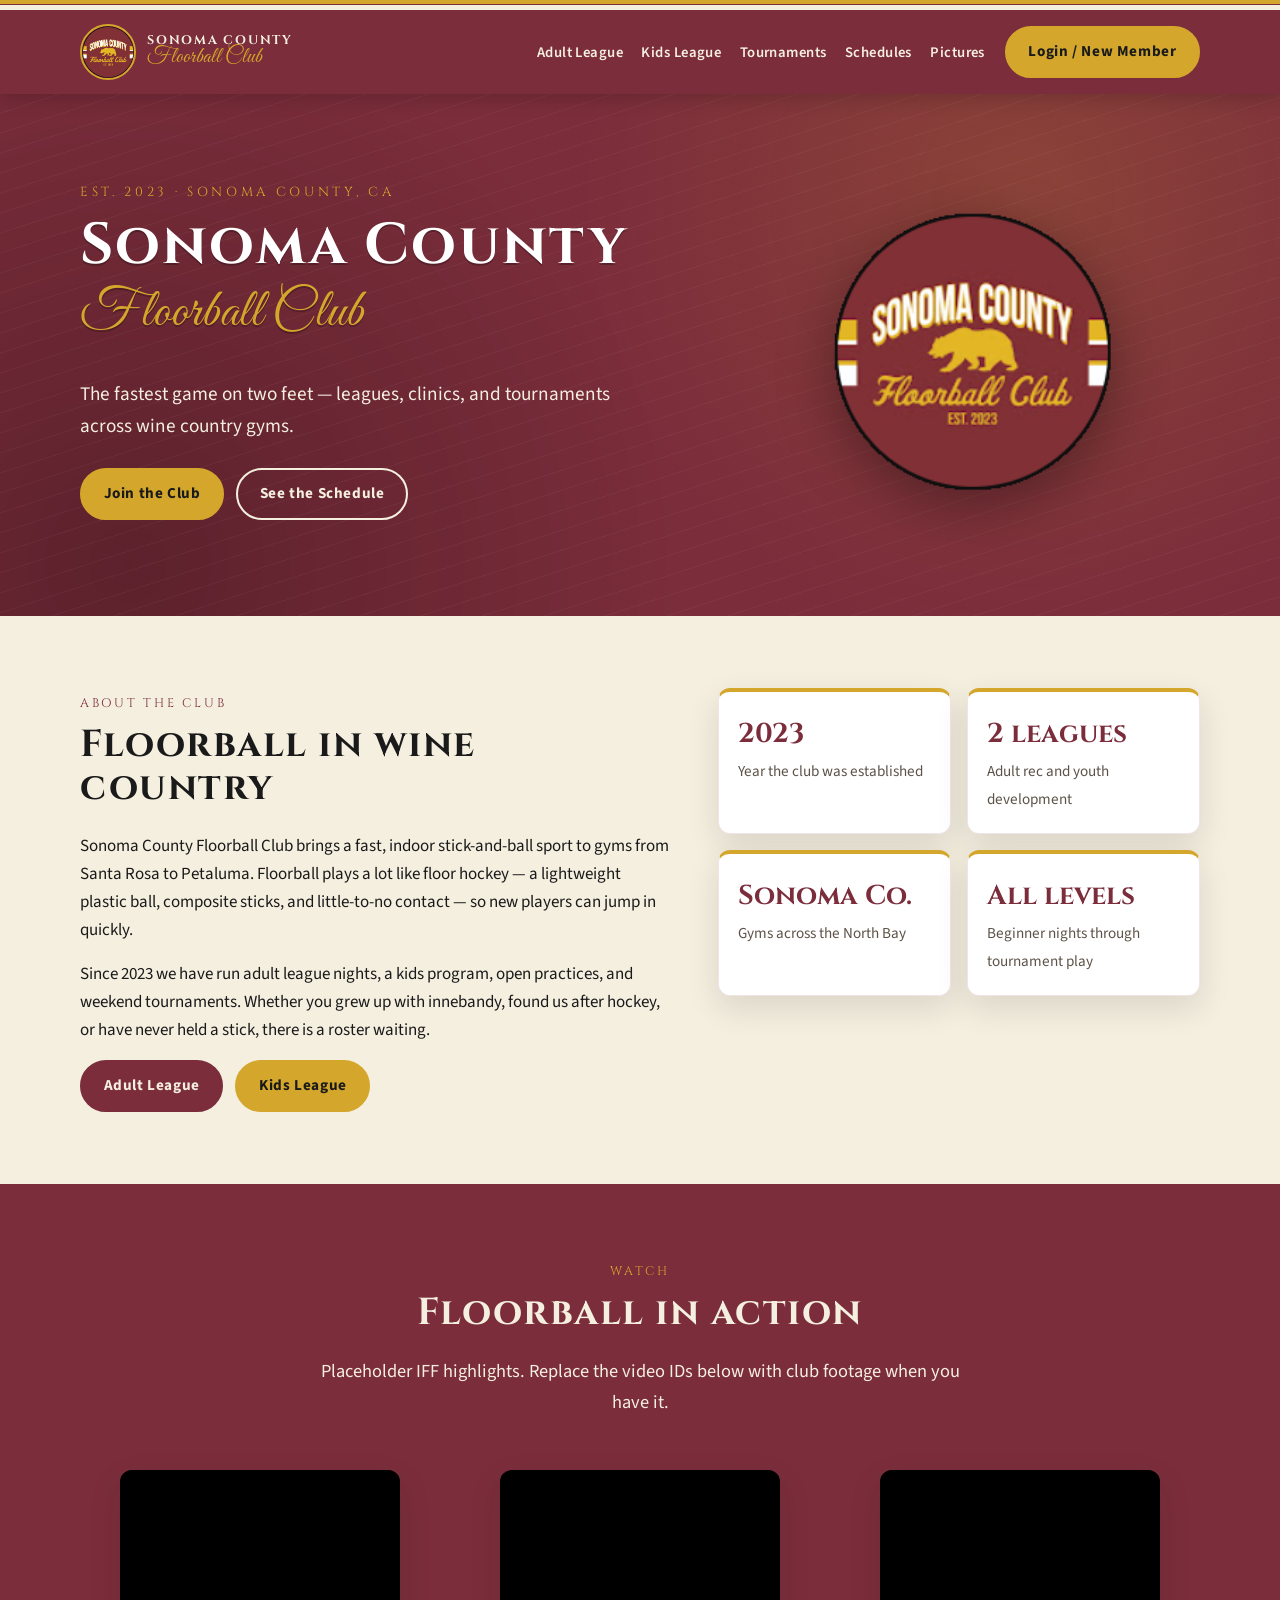
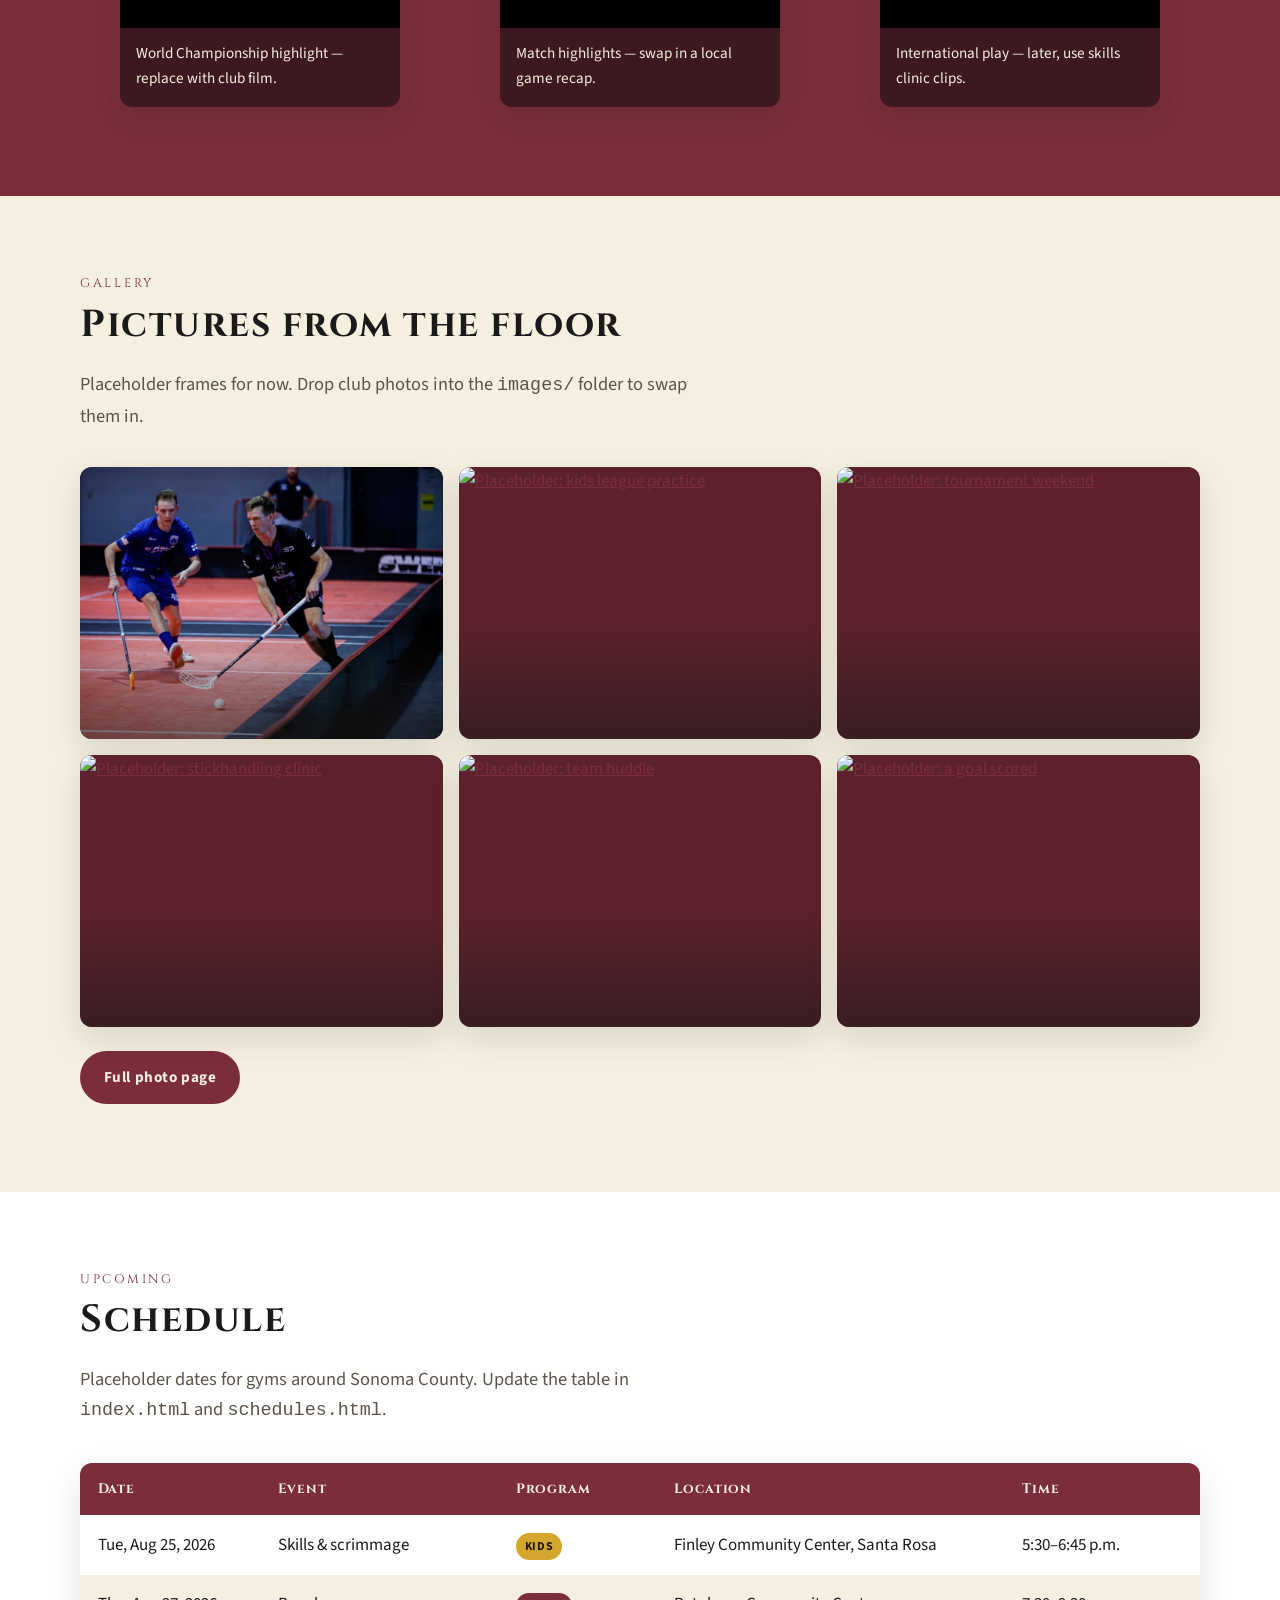
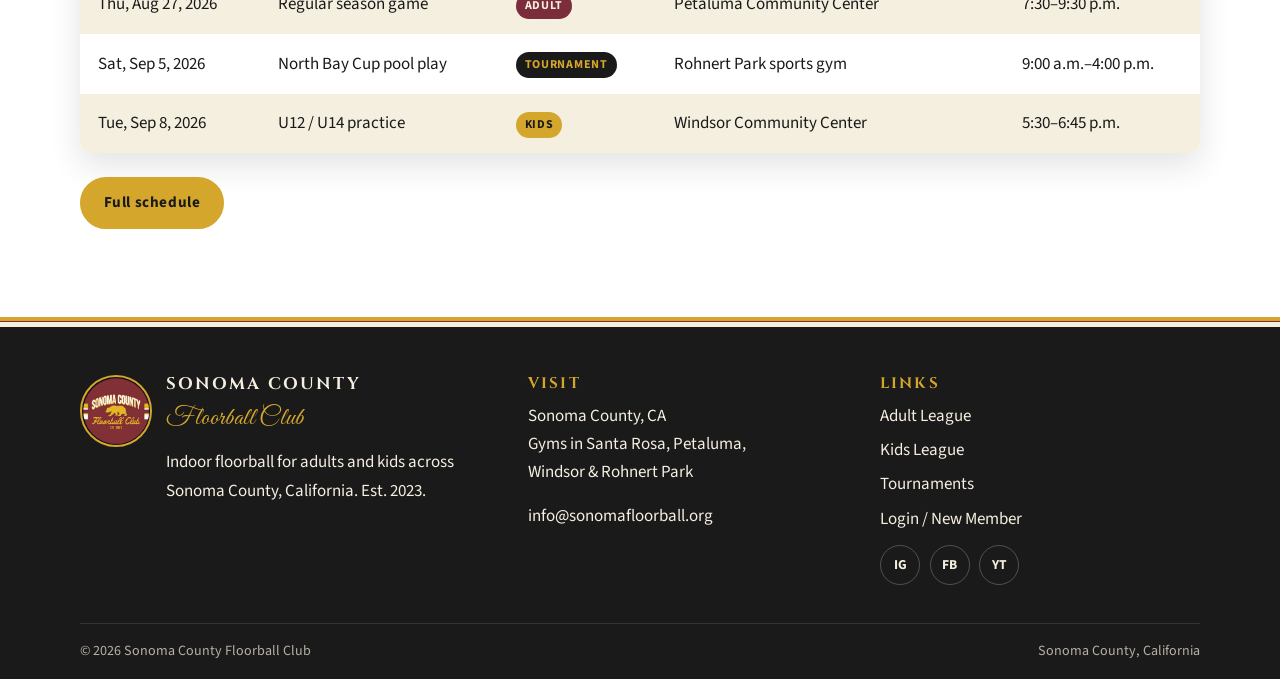
==== index.html @ df1420a7 "Add Sonoma County Floorball Club static site for GitHub and Vercel. Co-authored-by: Cursor <cursorag" ====
<!DOCTYPE html>
<html lang="en">
<head>
  <meta charset="UTF-8">
  <meta name="viewport" content="width=device-width, initial-scale=1">
  <title>Sonoma County Floorball Club | Est. 2023</title>
  <meta name="description" content="Adult and youth floorball in Sonoma County, California. Leagues, tournaments, and pickup — est. 2023.">
  <link rel="icon" href="images/logo.png" type="image/png">
  <link rel="preconnect" href="https://fonts.googleapis.com">
  <link rel="preconnect" href="https://fonts.gstatic.com" crossorigin>
  <link href="https://fonts.googleapis.com/css2?family=Cinzel:wght@600;700&family=Great+Vibes&family=Source+Sans+3:wght@400;600;700&display=swap" rel="stylesheet">
  <link rel="stylesheet" href="css/style.css">
</head>
<body>
  <a class="skip-link" href="#main">Skip to content</a>

  <header class="site-header">
    <div class="stripe-bar" aria-hidden="true"></div>
    <nav class="nav" aria-label="Primary">
      <a class="nav-brand" href="index.html">
        <img src="images/logo.png" width="56" height="56" alt="Sonoma County Floorball Club circular logo with gold bear">
        <span class="nav-brand-text">
          <span class="nav-brand-top">Sonoma County</span>
          <span class="nav-brand-script">Floorball Club</span>
        </span>
      </a>
      <button class="nav-toggle" type="button" aria-expanded="false" aria-controls="nav-menu" aria-label="Open menu">
        <span class="nav-toggle-bar"></span>
        <span class="nav-toggle-bar"></span>
        <span class="nav-toggle-bar"></span>
      </button>
      <div class="nav-panel" id="nav-menu">
        <ul class="nav-links">
          <li><a href="adult-league.html">Adult League</a></li>
          <li><a href="kids-league.html">Kids League</a></li>
          <li><a href="tournaments.html">Tournaments</a></li>
          <li><a href="schedules.html">Schedules</a></li>
          <li><a href="pictures.html">Pictures</a></li>
        </ul>
        <a class="btn btn-gold nav-cta" href="login.html">Login / New Member</a>
      </div>
    </nav>
  </header>

  <main id="main">
    <section class="hero">
      <div class="container hero-inner">
        <div>
          <p class="hero-kicker">Est. 2023 · Sonoma County, CA</p>
          <h1>
            Sonoma County
            <span class="hero-script">Floorball Club</span>
          </h1>
          <p class="hero-tagline">The fastest game on two feet — leagues, clinics, and tournaments across wine country gyms.</p>
          <div class="btn-row">
            <a class="btn btn-gold" href="login.html">Join the Club</a>
            <a class="btn btn-outline" href="schedules.html">See the Schedule</a>
          </div>
        </div>
        <div class="hero-badge">
          <img src="images/logo.png" width="280" height="280" alt="Sonoma County Floorball Club bear emblem">
        </div>
      </div>
    </section>

    <section class="section section--cream" id="about">
      <div class="container about-grid">
        <div>
          <p class="section-kicker section-kicker--maroon">About the club</p>
          <h2>Floorball in wine country</h2>
          <p>Sonoma County Floorball Club brings a fast, indoor stick-and-ball sport to gyms from Santa Rosa to Petaluma. Floorball plays a lot like floor hockey — a lightweight plastic ball, composite sticks, and little-to-no contact — so new players can jump in quickly.</p>
          <p>Since 2023 we have run adult league nights, a kids program, open practices, and weekend tournaments. Whether you grew up with innebandy, found us after hockey, or have never held a stick, there is a roster waiting.</p>
          <div class="btn-row">
            <a class="btn btn-maroon" href="adult-league.html">Adult League</a>
            <a class="btn btn-gold" href="kids-league.html">Kids League</a>
          </div>
        </div>
        <div class="stat-grid">
          <article class="stat-card">
            <strong>2023</strong>
            <span>Year the club was established</span>
          </article>
          <article class="stat-card">
            <strong>2 leagues</strong>
            <span>Adult rec and youth development</span>
          </article>
          <article class="stat-card">
            <strong>Sonoma Co.</strong>
            <span>Gyms across the North Bay</span>
          </article>
          <article class="stat-card">
            <strong>All levels</strong>
            <span>Beginner nights through tournament play</span>
          </article>
        </div>
      </div>
    </section>

    <!-- ============================================================
         YOUTUBE EMBEDS
         Swap the 11-character VIDEO_ID in each iframe src.
         Keep the rest of the URL the same:
         https://www.youtube-nocookie.com/embed/VIDEO_ID
         ============================================================ -->
    <section class="section section--maroon" id="videos">
      <div class="container">
        <div class="section-head section-head--center">
          <p class="section-kicker">Watch</p>
          <h2>Floorball in action</h2>
          <p class="section-lead" style="color: var(--cream);">Placeholder IFF highlights. Replace the video IDs below with club footage when you have it.</p>
        </div>
        <div class="video-grid">
          <figure class="video-card">
            <!-- REPLACE: VIDEO_ID r_p8ADvDFDQ -->
            <div class="video-frame">
              <iframe src="https://www.youtube-nocookie.com/embed/r_p8ADvDFDQ" title="Floorball highlight: jaw-dropping finish" allow="accelerometer; autoplay; clipboard-write; encrypted-media; gyroscope; picture-in-picture; web-share" allowfullscreen loading="lazy"></iframe>
            </div>
            <figcaption>World Championship highlight — replace with club film.</figcaption>
          </figure>
          <figure class="video-card">
            <!-- REPLACE: VIDEO_ID a4ZHBDQBMBY -->
            <div class="video-frame">
              <iframe src="https://www.youtube-nocookie.com/embed/a4ZHBDQBMBY" title="U19 floorball highlights: Switzerland vs Denmark" allow="accelerometer; autoplay; clipboard-write; encrypted-media; gyroscope; picture-in-picture; web-share" allowfullscreen loading="lazy"></iframe>
            </div>
            <figcaption>Match highlights — swap in a local game recap.</figcaption>
          </figure>
          <figure class="video-card">
            <!-- REPLACE: VIDEO_ID zUwALCtz4CM -->
            <div class="video-frame">
              <iframe src="https://www.youtube-nocookie.com/embed/zUwALCtz4CM" title="U19 floorball highlights: Norway vs Poland" allow="accelerometer; autoplay; clipboard-write; encrypted-media; gyroscope; picture-in-picture; web-share" allowfullscreen loading="lazy"></iframe>
            </div>
            <figcaption>International play — later, use skills clinic clips.</figcaption>
          </figure>
        </div>
      </div>
    </section>

    <!-- ============================================================
         PHOTO GALLERY
         Replace each images/gallery-N.svg with a real JPEG/PNG
         (keep the filename or update both src and the Pictures page).
         ============================================================ -->
    <section class="section section--cream" id="gallery">
      <div class="container">
        <div class="section-head">
          <p class="section-kicker section-kicker--maroon">Gallery</p>
          <h2>Pictures from the floor</h2>
          <p class="section-lead">Placeholder frames for now. Drop club photos into the <code>images/</code> folder to swap them in.</p>
        </div>
        <div class="gallery-grid">
          <a class="gallery-item" href="images/adult-league-1.png">
            <img src="images/adult-league-1.png" alt="Adult league action: a player in a black jersey controls the ball while a defender in blue closes in">
          </a>
          <a class="gallery-item" href="images/gallery-2.svg">
            <img src="images/gallery-2.svg" alt="Placeholder: kids league practice">
          </a>
          <a class="gallery-item" href="images/gallery-3.svg">
            <img src="images/gallery-3.svg" alt="Placeholder: tournament weekend">
          </a>
          <a class="gallery-item" href="images/gallery-4.svg">
            <img src="images/gallery-4.svg" alt="Placeholder: stickhandling clinic">
          </a>
          <a class="gallery-item" href="images/gallery-5.svg">
            <img src="images/gallery-5.svg" alt="Placeholder: team huddle">
          </a>
          <a class="gallery-item" href="images/gallery-6.svg">
            <img src="images/gallery-6.svg" alt="Placeholder: a goal scored">
          </a>
        </div>
        <p style="margin-top: 1.5rem;">
          <a class="btn btn-maroon" href="pictures.html">Full photo page</a>
        </p>
      </div>
    </section>

    <section class="section section--white" id="schedule">
      <div class="container">
        <div class="section-head">
          <p class="section-kicker section-kicker--maroon">Upcoming</p>
          <h2>Schedule</h2>
          <p class="section-lead">Placeholder dates for gyms around Sonoma County. Update the table in <code>index.html</code> and <code>schedules.html</code>.</p>
        </div>
        <div class="table-wrap">
          <table class="schedule-table">
            <thead>
              <tr>
                <th>Date</th>
                <th>Event</th>
                <th>Program</th>
                <th>Location</th>
                <th>Time</th>
              </tr>
            </thead>
            <tbody>
              <tr>
                <td>Tue, Aug 25, 2026</td>
                <td>Skills &amp; scrimmage</td>
                <td><span class="badge badge-kids">Kids</span></td>
                <td>Finley Community Center, Santa Rosa</td>
                <td>5:30–6:45 p.m.</td>
              </tr>
              <tr>
                <td>Thu, Aug 27, 2026</td>
                <td>Regular season game</td>
                <td><span class="badge badge-adult">Adult</span></td>
                <td>Petaluma Community Center</td>
                <td>7:30–9:30 p.m.</td>
              </tr>
              <tr>
                <td>Sat, Sep 5, 2026</td>
                <td>North Bay Cup pool play</td>
                <td><span class="badge badge-tourney">Tournament</span></td>
                <td>Rohnert Park sports gym</td>
                <td>9:00 a.m.–4:00 p.m.</td>
              </tr>
              <tr>
                <td>Tue, Sep 8, 2026</td>
                <td>U12 / U14 practice</td>
                <td><span class="badge badge-kids">Kids</span></td>
                <td>Windsor Community Center</td>
                <td>5:30–6:45 p.m.</td>
              </tr>
            </tbody>
          </table>
        </div>
        <div class="schedule-cards">
          <article class="event-card">
            <span class="badge badge-kids">Kids</span>
            <h3>Skills &amp; scrimmage</h3>
            <p class="event-meta">Tue, Aug 25, 2026 · 5:30–6:45 p.m.<br>Finley Community Center, Santa Rosa</p>
          </article>
          <article class="event-card">
            <span class="badge badge-adult">Adult</span>
            <h3>Regular season game</h3>
            <p class="event-meta">Thu, Aug 27, 2026 · 7:30–9:30 p.m.<br>Petaluma Community Center</p>
          </article>
          <article class="event-card">
            <span class="badge badge-tourney">Tournament</span>
            <h3>North Bay Cup pool play</h3>
            <p class="event-meta">Sat, Sep 5, 2026 · 9:00 a.m.–4:00 p.m.<br>Rohnert Park sports gym</p>
          </article>
          <article class="event-card">
            <span class="badge badge-kids">Kids</span>
            <h3>U12 / U14 practice</h3>
            <p class="event-meta">Tue, Sep 8, 2026 · 5:30–6:45 p.m.<br>Windsor Community Center</p>
          </article>
        </div>
        <p style="margin-top: 1.5rem;">
          <a class="btn btn-gold" href="schedules.html">Full schedule</a>
        </p>
      </div>
    </section>
  </main>

  <footer class="site-footer">
    <div class="stripe-bar" aria-hidden="true"></div>
    <div class="container footer-main">
      <div class="footer-brand">
        <img src="images/logo.png" width="72" height="72" alt="Sonoma County Floorball Club logo">
        <div>
          <h2>Sonoma County</h2>
          <div class="footer-script">Floorball Club</div>
          <p style="margin: 0.6rem 0 0;">Indoor floorball for adults and kids across Sonoma County, California. Est. 2023.</p>
        </div>
      </div>
      <div>
        <h3>Visit</h3>
        <p>Sonoma County, CA<br>Gyms in Santa Rosa, Petaluma,<br>Windsor &amp; Rohnert Park</p>
        <p><a href="mailto:info@sonomafloorball.org">info@sonomafloorball.org</a></p>
      </div>
      <div>
        <h3>Links</h3>
        <ul class="footer-links">
          <li><a href="adult-league.html">Adult League</a></li>
          <li><a href="kids-league.html">Kids League</a></li>
          <li><a href="tournaments.html">Tournaments</a></li>
          <li><a href="login.html">Login / New Member</a></li>
        </ul>
        <div class="social-links" aria-label="Social media">
          <!-- Replace hrefs with live club accounts -->
          <a href="#" aria-label="Instagram">IG</a>
          <a href="#" aria-label="Facebook">FB</a>
          <a href="#" aria-label="YouTube">YT</a>
        </div>
      </div>
    </div>
    <div class="container footer-copy">
      <span>&copy; <span data-year>2026</span> Sonoma County Floorball Club</span>
      <span>Sonoma County, California</span>
    </div>
  </footer>

  <div class="lightbox" aria-hidden="true" role="dialog" aria-label="Photo viewer">
    <button class="lightbox-close" type="button" aria-label="Close">&times;</button>
    <img src="" alt="">
  </div>

  <script src="js/main.js"></script>
</body>
</html>
---- css/style.css ----
/* ============================================================
   Sonoma County Floorball Club — site styles
   Palette from the circular club logo (bear emblem, est. 2023)
   ============================================================ */

:root {
  --maroon: #7b2d3b;
  --maroon-dark: #5c212c;
  --maroon-deep: #3d1820;
  --gold: #d4a72c;
  --gold-hover: #e8bc45;
  --gold-pressed: #b89020;
  --cream: #f5efe0;
  --cream-dark: #ebe3d0;
  --dark: #1a1a1a;
  --muted: #5c5348;
  --white: #ffffff;
  --header-h: 5.25rem;
  --radius: 12px;
  --shadow: 0 12px 32px rgba(26, 26, 26, 0.12);
  --max: 1120px;
  --font-display: "Cinzel", "Times New Roman", serif;
  --font-script: "Great Vibes", "Segoe Script", cursive;
  --font-body: "Source Sans 3", "Segoe UI", sans-serif;
}

*,
*::before,
*::after {
  box-sizing: border-box;
}

html {
  scroll-behavior: smooth;
}

body {
  margin: 0;
  font-family: var(--font-body);
  font-size: 1.0625rem;
  line-height: 1.65;
  color: var(--dark);
  background: var(--cream);
}

img {
  max-width: 100%;
  display: block;
}

a {
  color: var(--maroon);
}

a:hover {
  color: var(--gold-pressed);
}

h1,
h2,
h3,
h4 {
  font-family: var(--font-display);
  font-weight: 700;
  line-height: 1.15;
  letter-spacing: 0.04em;
  margin: 0 0 0.6em;
}

h1 {
  font-size: clamp(2.1rem, 5vw, 3.6rem);
}

h2 {
  font-size: clamp(1.7rem, 3.2vw, 2.35rem);
}

h3 {
  font-size: 1.25rem;
  letter-spacing: 0.03em;
}

p {
  margin: 0 0 1rem;
}

.skip-link {
  position: absolute;
  left: 1rem;
  top: -4rem;
  background: var(--gold);
  color: var(--dark);
  padding: 0.5rem 0.9rem;
  font-weight: 700;
  z-index: 200;
  border-radius: 6px;
}

.skip-link:focus {
  top: 0.75rem;
}

.container {
  width: min(100% - 2rem, var(--max));
  margin-inline: auto;
}

.section {
  padding: 4.5rem 0;
}

.section--cream {
  background: var(--cream);
}

.section--white {
  background: var(--white);
}

.section--maroon {
  background: var(--maroon);
  color: var(--cream);
}

.section-kicker {
  display: inline-block;
  font-family: var(--font-display);
  font-size: 0.78rem;
  letter-spacing: 0.22em;
  text-transform: uppercase;
  color: var(--gold);
  margin-bottom: 0.5rem;
}

.section-kicker--maroon {
  color: var(--maroon);
}

.section-lead {
  font-size: 1.15rem;
  color: var(--muted);
  max-width: 40rem;
}

.section-head {
  margin-bottom: 2.25rem;
}

.section-head--center {
  text-align: center;
}

.section-head--center .section-lead {
  margin-inline: auto;
}

/* Athletic jersey stripe (gold over cream, like the logo flanks) */
.stripe-bar {
  height: 10px;
  background: linear-gradient(
    to bottom,
    var(--gold) 0 42%,
    var(--maroon) 42% 52%,
    var(--cream) 52% 100%
  );
}

.btn {
  display: inline-flex;
  align-items: center;
  justify-content: center;
  gap: 0.4rem;
  font-family: var(--font-body);
  font-weight: 700;
  font-size: 0.95rem;
  letter-spacing: 0.04em;
  text-decoration: none;
  border: 2px solid transparent;
  border-radius: 999px;
  padding: 0.72rem 1.35rem;
  cursor: pointer;
  transition: background 0.2s, color 0.2s, border-color 0.2s, transform 0.15s;
}

.btn:active {
  transform: translateY(1px);
}

.btn-gold {
  background: var(--gold);
  color: var(--dark);
  border-color: var(--gold);
}

.btn-gold:hover {
  background: var(--gold-hover);
  color: var(--dark);
  border-color: var(--gold-hover);
}

.btn-outline {
  background: transparent;
  color: var(--cream);
  border-color: var(--cream);
}

.btn-outline:hover {
  background: var(--cream);
  color: var(--maroon);
}

.btn-maroon {
  background: var(--maroon);
  color: var(--cream);
  border-color: var(--maroon);
}

.btn-maroon:hover {
  background: var(--maroon-dark);
  color: var(--white);
}

.btn-row {
  display: flex;
  flex-wrap: wrap;
  gap: 0.75rem;
}

/* ---------- Header / navbar ---------- */
.site-header {
  position: sticky;
  top: 0;
  z-index: 100;
  background: var(--maroon);
  color: var(--cream);
  box-shadow: 0 4px 18px rgba(0, 0, 0, 0.18);
}

.nav {
  width: min(100% - 1.5rem, var(--max));
  margin-inline: auto;
  min-height: var(--header-h);
  display: flex;
  align-items: center;
  justify-content: space-between;
  gap: 1rem;
}

.nav-brand {
  display: flex;
  align-items: center;
  gap: 0.7rem;
  text-decoration: none;
  color: var(--cream);
  flex-shrink: 0;
}

.nav-brand:hover {
  color: var(--gold);
}

.nav-brand img {
  width: 56px;
  height: 56px;
  border-radius: 50%;
  border: 2px solid var(--gold);
  background: var(--maroon-dark);
}

.nav-brand-text {
  display: flex;
  flex-direction: column;
  line-height: 1.05;
}

.nav-brand-top {
  font-family: var(--font-display);
  font-weight: 700;
  font-size: 0.78rem;
  letter-spacing: 0.14em;
  text-transform: uppercase;
}

.nav-brand-script {
  font-family: var(--font-script);
  font-size: 1.35rem;
  letter-spacing: 0;
  color: var(--gold);
  text-transform: none;
}

.nav-toggle {
  display: none;
  width: 44px;
  height: 44px;
  border: 0;
  background: transparent;
  cursor: pointer;
  padding: 10px;
}

.nav-toggle-bar {
  display: block;
  height: 2px;
  background: var(--cream);
  margin: 6px 0;
  transition: transform 0.2s, opacity 0.2s;
  border-radius: 2px;
}

.nav-panel {
  display: flex;
  align-items: center;
  gap: 1.25rem;
  flex: 1;
  justify-content: flex-end;
}

.nav-links {
  list-style: none;
  margin: 0;
  padding: 0;
  display: flex;
  gap: 0.15rem 1.15rem;
}

.nav-links a {
  color: var(--cream);
  text-decoration: none;
  font-weight: 600;
  font-size: 0.92rem;
  letter-spacing: 0.03em;
  padding: 0.35rem 0;
  border-bottom: 2px solid transparent;
}

.nav-links a:hover,
.nav-links a.is-active {
  color: var(--gold);
  border-bottom-color: var(--gold);
}

.nav-cta {
  flex-shrink: 0;
  white-space: nowrap;
}

body.nav-open {
  overflow: hidden;
}

/* ---------- Hero ---------- */
.hero {
  position: relative;
  background:
    radial-gradient(circle at 80% 20%, rgba(212, 167, 44, 0.18), transparent 40%),
    radial-gradient(circle at 10% 90%, rgba(0, 0, 0, 0.25), transparent 45%),
    var(--maroon);
  color: var(--cream);
  padding: 5.5rem 0 6rem;
  overflow: hidden;
}

.hero::before {
  content: "";
  position: absolute;
  inset: 0;
  background-image: repeating-linear-gradient(
    -18deg,
    transparent,
    transparent 18px,
    rgba(245, 239, 224, 0.04) 18px,
    rgba(245, 239, 224, 0.04) 19px
  );
  pointer-events: none;
}

.hero-inner {
  position: relative;
  display: grid;
  grid-template-columns: 1.15fr 0.85fr;
  gap: 3rem;
  align-items: center;
}

.hero-kicker {
  font-family: var(--font-display);
  letter-spacing: 0.28em;
  text-transform: uppercase;
  font-size: 0.82rem;
  color: var(--gold);
  margin-bottom: 0.6rem;
}

.hero h1 {
  color: var(--white);
  text-shadow: 0 2px 0 rgba(0, 0, 0, 0.25);
}

.hero-script {
  font-family: var(--font-script);
  font-size: clamp(2.2rem, 5vw, 3.4rem);
  color: var(--gold);
  font-weight: 400;
  letter-spacing: 0;
  display: block;
  margin-top: 0.15rem;
  text-transform: none;
}

.hero-tagline {
  font-size: 1.2rem;
  max-width: 34rem;
  color: var(--cream);
  margin: 1.1rem 0 1.6rem;
}

.hero-badge {
  justify-self: center;
}

.hero-badge img {
  width: min(280px, 70vw);
  height: auto;
  filter: drop-shadow(0 16px 28px rgba(0, 0, 0, 0.35));
}

/* ---------- About ---------- */
.about-grid {
  display: grid;
  grid-template-columns: 1.1fr 0.9fr;
  gap: 3rem;
  align-items: start;
}

.stat-grid {
  display: grid;
  grid-template-columns: 1fr 1fr;
  gap: 1rem;
}

.stat-card {
  background: var(--white);
  border: 1px solid rgba(123, 45, 59, 0.12);
  border-top: 4px solid var(--gold);
  border-radius: var(--radius);
  padding: 1.25rem 1.2rem;
  box-shadow: var(--shadow);
}

.stat-card strong {
  display: block;
  font-family: var(--font-display);
  font-size: 1.7rem;
  color: var(--maroon);
}

.stat-card span {
  color: var(--muted);
  font-size: 0.95rem;
}

/* ---------- Videos ---------- */
.video-grid {
  display: grid;
  grid-template-columns: repeat(3, 1fr);
  gap: 1.25rem;
}

.video-card {
  background: var(--maroon-deep);
  border-radius: var(--radius);
  overflow: hidden;
  box-shadow: var(--shadow);
}

.video-frame {
  position: relative;
  aspect-ratio: 16 / 9;
  background: #000;
}

.video-frame iframe {
  position: absolute;
  inset: 0;
  width: 100%;
  height: 100%;
  border: 0;
}

.video-card figcaption {
  padding: 0.85rem 1rem 1rem;
  color: var(--cream);
  font-size: 0.95rem;
}

/* ---------- Gallery ---------- */
.gallery-grid {
  display: grid;
  grid-template-columns: repeat(3, 1fr);
  gap: 1rem;
}

.gallery-grid--fill {
  grid-template-columns: repeat(auto-fit, minmax(min(100%, 280px), 1fr));
}

.gallery-item {
  position: relative;
  display: block;
  border-radius: var(--radius);
  overflow: hidden;
  aspect-ratio: 4 / 3;
  background: var(--maroon-dark);
  box-shadow: var(--shadow);
  cursor: zoom-in;
}

.gallery-item img {
  width: 100%;
  height: 100%;
  object-fit: cover;
  transition: transform 0.35s ease;
}

.gallery-item:hover img {
  transform: scale(1.05);
}

.gallery-item::after {
  content: "";
  position: absolute;
  inset: auto 0 0;
  height: 42%;
  background: linear-gradient(transparent, rgba(26, 26, 26, 0.55));
  pointer-events: none;
}

/* ---------- Schedule ---------- */
.table-wrap {
  overflow-x: auto;
  border-radius: var(--radius);
  box-shadow: var(--shadow);
  background: var(--white);
}

.schedule-table {
  width: 100%;
  border-collapse: collapse;
  min-width: 640px;
}

.schedule-table th,
.schedule-table td {
  padding: 0.95rem 1.1rem;
  text-align: left;
}

.schedule-table thead {
  background: var(--maroon);
  color: var(--cream);
  font-family: var(--font-display);
  letter-spacing: 0.06em;
  font-size: 0.85rem;
}

.schedule-table tbody tr:nth-child(even) {
  background: var(--cream);
}

.schedule-table tbody tr:hover {
  background: #f3e4b8;
}

.badge {
  display: inline-block;
  font-size: 0.75rem;
  font-weight: 700;
  letter-spacing: 0.06em;
  text-transform: uppercase;
  padding: 0.2rem 0.55rem;
  border-radius: 999px;
}

.badge-adult {
  background: var(--maroon);
  color: var(--cream);
}

.badge-kids {
  background: var(--gold);
  color: var(--dark);
}

.badge-tourney {
  background: var(--dark);
  color: var(--gold);
}

.schedule-cards {
  display: none;
}

.event-card {
  background: var(--white);
  border-radius: var(--radius);
  padding: 1.1rem 1.2rem;
  box-shadow: var(--shadow);
  border-left: 5px solid var(--gold);
}

.event-card + .event-card {
  margin-top: 0.85rem;
}

.event-card h3 {
  margin-bottom: 0.35rem;
}

.event-meta {
  color: var(--muted);
  font-size: 0.95rem;
}

/* ---------- Inner pages ---------- */
.page-hero {
  background:
    linear-gradient(120deg, var(--maroon) 0%, var(--maroon-dark) 100%);
  color: var(--cream);
  padding: 3.2rem 0 2.8rem;
}

.page-hero .hero-script {
  font-size: 2.4rem;
  margin-top: 0.2rem;
}

.page-hero p {
  max-width: 36rem;
  margin-top: 0.75rem;
}

.split {
  display: grid;
  grid-template-columns: 1fr 1fr;
  gap: 2rem;
}

.info-card {
  background: var(--white);
  border-radius: var(--radius);
  padding: 1.6rem 1.5rem;
  box-shadow: var(--shadow);
  border-top: 4px solid var(--gold);
}

.info-card ul {
  margin: 0;
  padding-left: 1.15rem;
}

.info-card li + li {
  margin-top: 0.4rem;
}

.callout {
  background: var(--maroon);
  color: var(--cream);
  border-radius: var(--radius);
  padding: 1.6rem 1.7rem;
  display: flex;
  justify-content: space-between;
  gap: 1rem;
  align-items: center;
  flex-wrap: wrap;
}

.callout h3 {
  color: var(--gold);
  margin-bottom: 0.25rem;
}

/* ---------- Login ---------- */
.auth-wrap {
  max-width: 520px;
  margin: 0 auto;
  background: var(--white);
  border-radius: var(--radius);
  box-shadow: var(--shadow);
  overflow: hidden;
}

.auth-tabs {
  display: grid;
  grid-template-columns: 1fr 1fr;
}

.auth-tab {
  border: 0;
  background: var(--cream-dark);
  padding: 1rem;
  font-weight: 700;
  font-family: var(--font-body);
  cursor: pointer;
  color: var(--muted);
}

.auth-tab.is-active {
  background: var(--white);
  color: var(--maroon);
}

.auth-form {
  display: none;
  padding: 1.6rem 1.5rem 1.8rem;
}

.auth-form.is-active {
  display: block;
}

.form-field {
  margin-bottom: 1rem;
}

.form-field label {
  display: block;
  font-weight: 600;
  margin-bottom: 0.3rem;
  font-size: 0.92rem;
}

.form-field input,
.form-field select,
.form-field textarea {
  width: 100%;
  padding: 0.7rem 0.8rem;
  border: 1px solid #d5ccbb;
  border-radius: 8px;
  font: inherit;
  background: var(--cream);
}

.form-field input:focus,
.form-field select:focus,
.form-field textarea:focus {
  outline: 2px solid var(--gold);
  border-color: var(--gold);
}

.form-note {
  font-size: 0.88rem;
  color: var(--muted);
}

.form-message {
  display: none;
  margin-top: 1rem;
  padding: 0.85rem 1rem;
  border-radius: 8px;
  background: #eef6e8;
  border: 1px solid #b7d7a8;
  color: #2d4a22;
}

.form-message.is-visible {
  display: block;
}

/* ---------- Footer ---------- */
.site-footer {
  background: var(--dark);
  color: var(--cream);
  padding-top: 0;
}

.footer-main {
  display: grid;
  grid-template-columns: 1.3fr 1fr 1fr;
  gap: 2rem;
  padding: 3rem 0 2.4rem;
}

.footer-brand {
  display: flex;
  gap: 0.9rem;
  align-items: flex-start;
}

.footer-brand img {
  width: 72px;
  height: 72px;
  border-radius: 50%;
  border: 2px solid var(--gold);
}

.footer-brand h2 {
  font-size: 1.05rem;
  letter-spacing: 0.12em;
  text-transform: uppercase;
  margin-bottom: 0.15rem;
}

.footer-script {
  font-family: var(--font-script);
  font-size: 1.6rem;
  color: var(--gold);
}

.site-footer h3 {
  color: var(--gold);
  font-size: 0.95rem;
  letter-spacing: 0.14em;
  text-transform: uppercase;
}

.site-footer a {
  color: var(--cream);
  text-decoration: none;
}

.site-footer a:hover {
  color: var(--gold);
}

.footer-links {
  list-style: none;
  margin: 0;
  padding: 0;
}

.footer-links li + li {
  margin-top: 0.4rem;
}

.social-links {
  display: flex;
  gap: 0.6rem;
  margin-top: 0.75rem;
}

.social-links a {
  width: 40px;
  height: 40px;
  border: 1px solid rgba(245, 239, 224, 0.25);
  border-radius: 50%;
  display: grid;
  place-items: center;
  font-weight: 700;
  font-size: 0.85rem;
}

.social-links a:hover {
  border-color: var(--gold);
  background: rgba(212, 167, 44, 0.12);
}

.footer-copy {
  border-top: 1px solid rgba(245, 239, 224, 0.12);
  padding: 1rem 0 1.2rem;
  font-size: 0.88rem;
  color: #b7b0a4;
  display: flex;
  justify-content: space-between;
  gap: 1rem;
  flex-wrap: wrap;
}

/* ---------- Lightbox ---------- */
.lightbox {
  position: fixed;
  inset: 0;
  background: rgba(26, 26, 26, 0.88);
  display: none;
  place-items: center;
  z-index: 200;
  padding: 1.5rem;
}

.lightbox.is-open {
  display: grid;
}

.lightbox img {
  max-width: min(960px, 100%);
  max-height: 85vh;
  border-radius: 10px;
}

.lightbox-close {
  position: absolute;
  top: 1rem;
  right: 1rem;
  background: var(--gold);
  border: 0;
  width: 42px;
  height: 42px;
  border-radius: 50%;
  font-size: 1.4rem;
  cursor: pointer;
}

/* ---------- Responsive ---------- */
@media (max-width: 900px) {
  .hero-inner,
  .about-grid,
  .split,
  .footer-main {
    grid-template-columns: 1fr;
  }

  .hero {
    padding: 3.5rem 0 4rem;
    text-align: center;
  }

  .hero-tagline {
    margin-inline: auto;
  }

  .btn-row {
    justify-content: center;
  }

  .hero-badge {
    order: -1;
  }

  .video-grid,
  .gallery-grid {
    grid-template-columns: 1fr 1fr;
  }
}

@media (max-width: 760px) {
  .nav-toggle {
    display: block;
    z-index: 120;
  }

  .nav-toggle[aria-expanded="true"] .nav-toggle-bar:nth-child(1) {
    transform: translateY(8px) rotate(45deg);
  }

  .nav-toggle[aria-expanded="true"] .nav-toggle-bar:nth-child(2) {
    opacity: 0;
  }

  .nav-toggle[aria-expanded="true"] .nav-toggle-bar:nth-child(3) {
    transform: translateY(-8px) rotate(-45deg);
  }

  .nav-panel {
    position: fixed;
    inset: 0;
    z-index: 110;
    background: var(--maroon-dark);
    flex-direction: column;
    justify-content: flex-start;
    align-items: stretch;
    padding: 5.5rem 1.5rem 2rem;
    gap: 1.5rem;
    transform: translateX(100%);
    transition: transform 0.25s ease;
  }

  .nav-panel.is-open {
    transform: translateX(0);
  }

  .nav-links {
    flex-direction: column;
    gap: 0;
  }

  .nav-links a {
    display: block;
    padding: 0.85rem 0;
    font-size: 1.15rem;
    border-bottom: 1px solid rgba(245, 239, 224, 0.12);
  }

  .nav-cta {
    width: 100%;
  }

  .table-wrap {
    display: none;
  }

  .schedule-cards {
    display: block;
  }
}

@media (max-width: 560px) {
  .video-grid,
  .gallery-grid,
  .stat-grid {
    grid-template-columns: 1fr;
  }

  .nav-brand-text {
    display: none;
  }
}
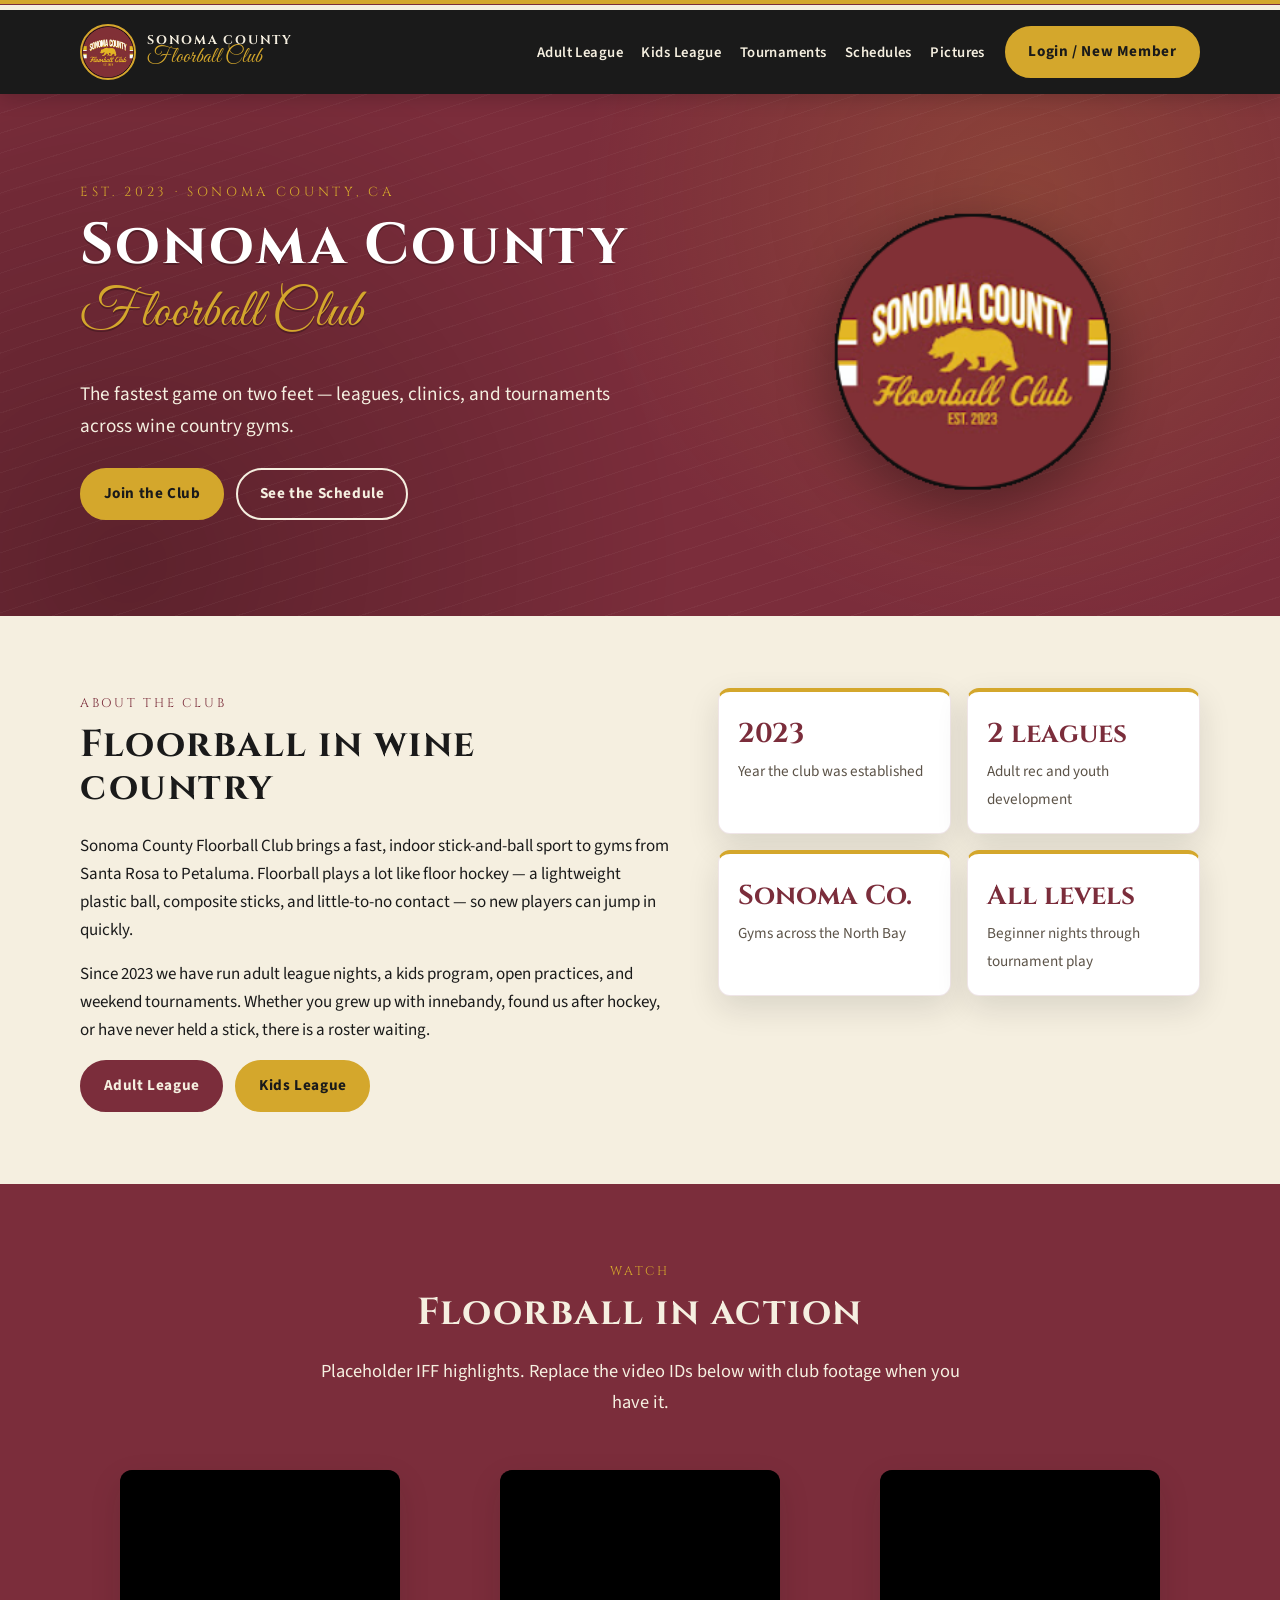
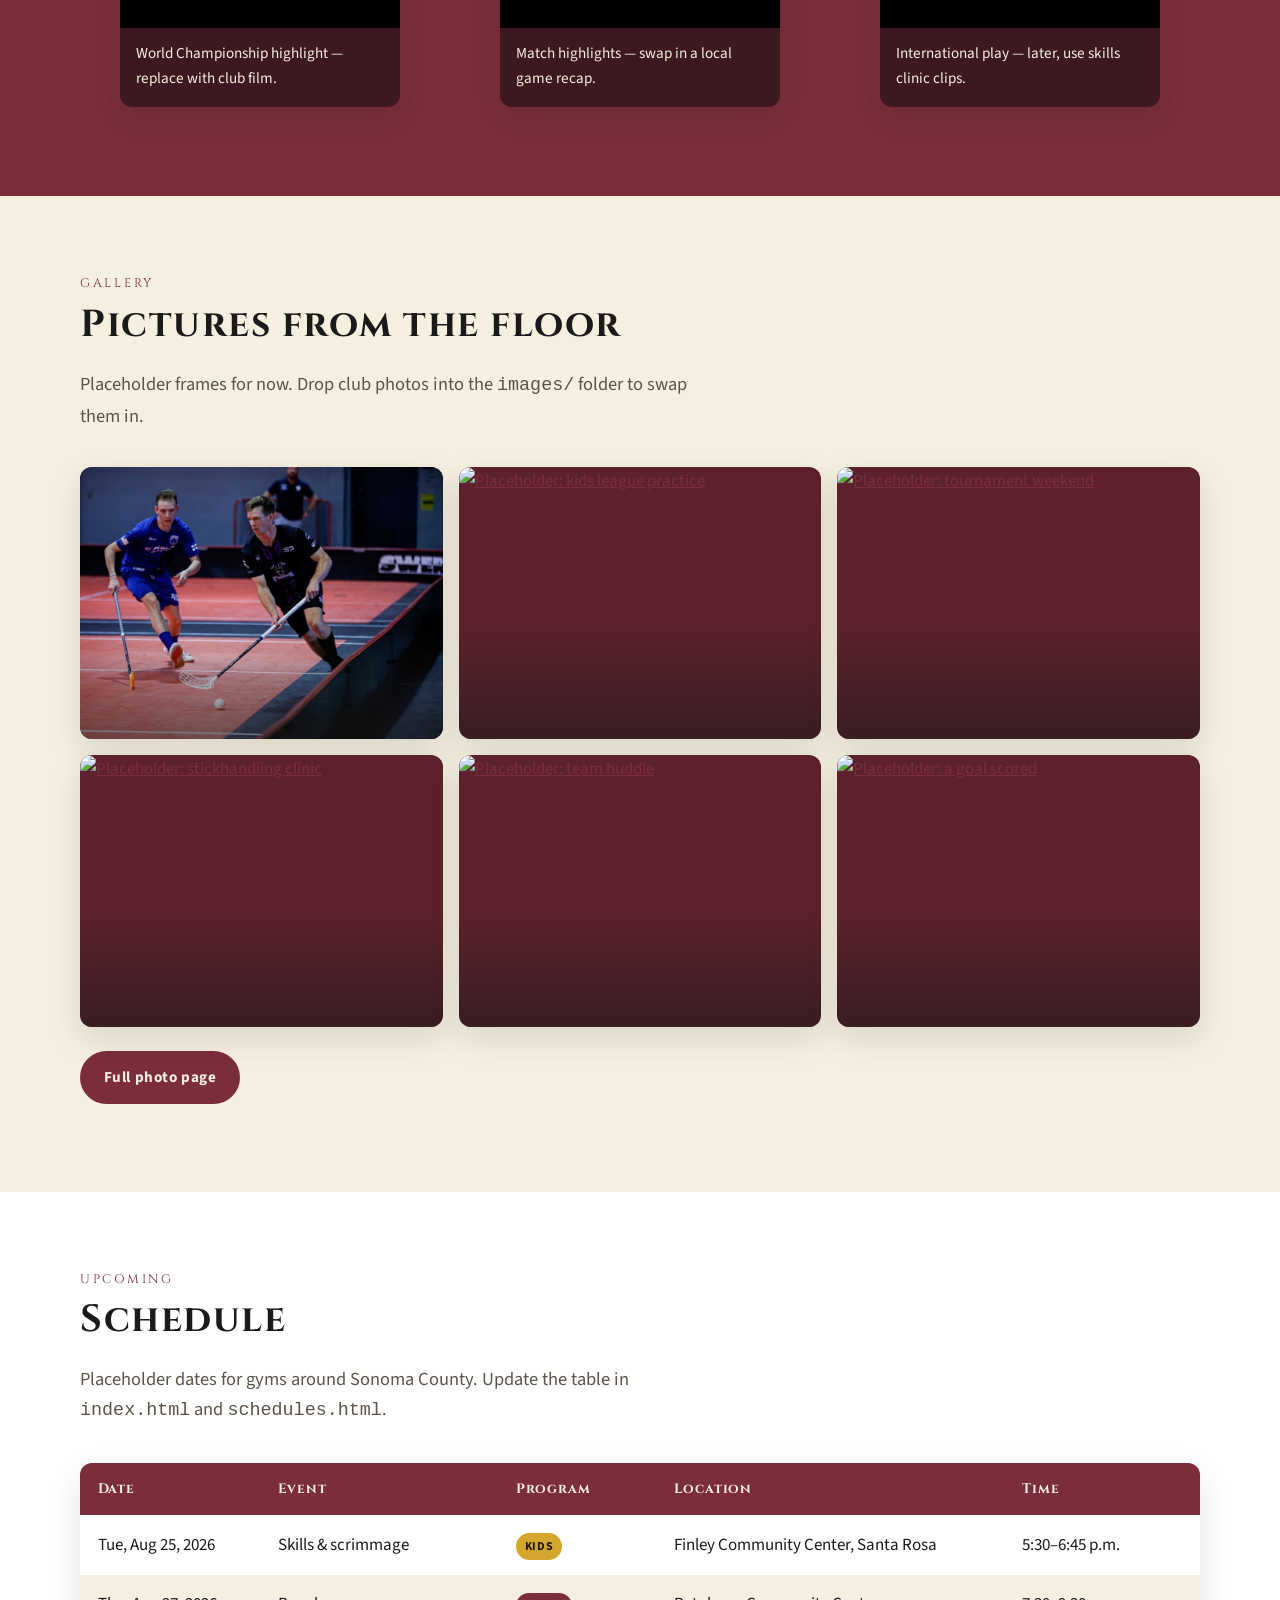
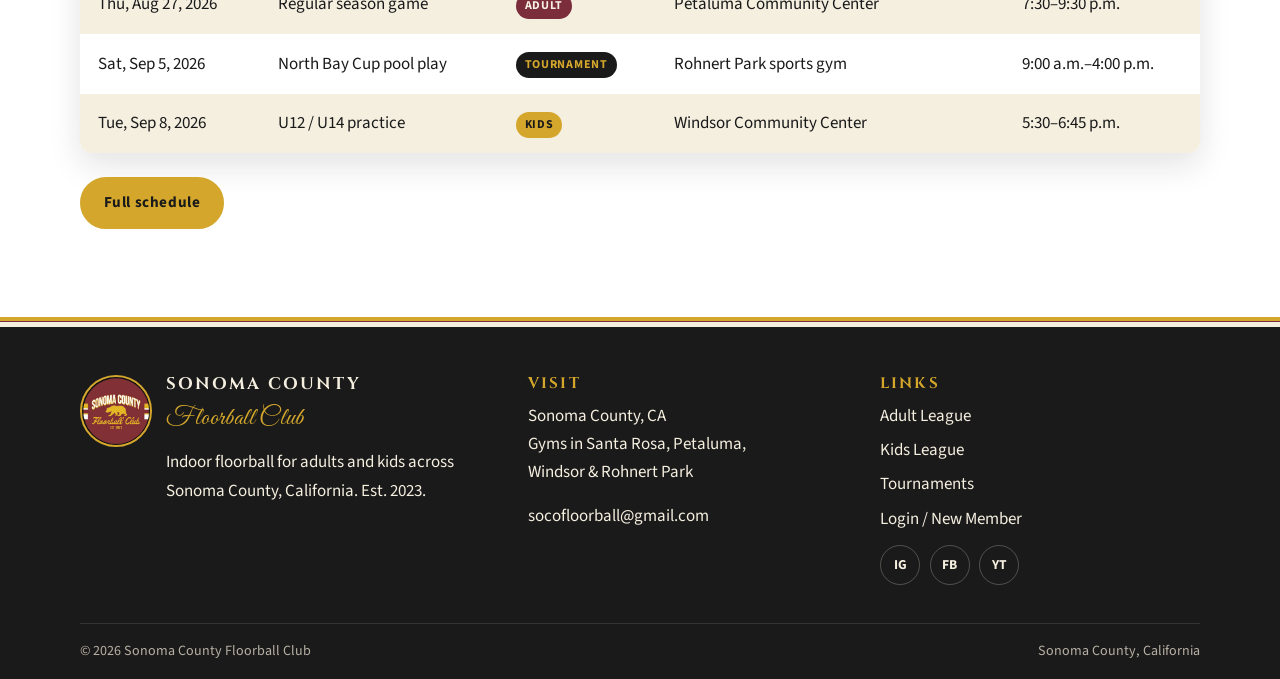
==== commit cc8a365f: "Update club contact email to socofloorball@gmail.com. Co-authored-by: Cursor <cursoragent@cursor.com" ====
--- a/index.html
+++ b/index.html
@@ -266,7 +266,7 @@
       <div>
         <h3>Visit</h3>
         <p>Sonoma County, CA<br>Gyms in Santa Rosa, Petaluma,<br>Windsor &amp; Rohnert Park</p>
-        <p><a href="mailto:info@sonomafloorball.org">info@sonomafloorball.org</a></p>
+        <p><a href="mailto:socofloorball@gmail.com">socofloorball@gmail.com</a></p>
       </div>
       <div>
         <h3>Links</h3>
--- a/css/style.css
+++ b/css/style.css
@@ -231,7 +231,7 @@
   position: sticky;
   top: 0;
   z-index: 100;
-  background: var(--maroon);
+  background: var(--dark);
   color: var(--cream);
   box-shadow: 0 4px 18px rgba(0, 0, 0, 0.18);
 }
@@ -954,7 +954,7 @@
     position: fixed;
     inset: 0;
     z-index: 110;
-    background: var(--maroon-dark);
+    background: var(--dark);
     flex-direction: column;
     justify-content: flex-start;
     align-items: stretch;
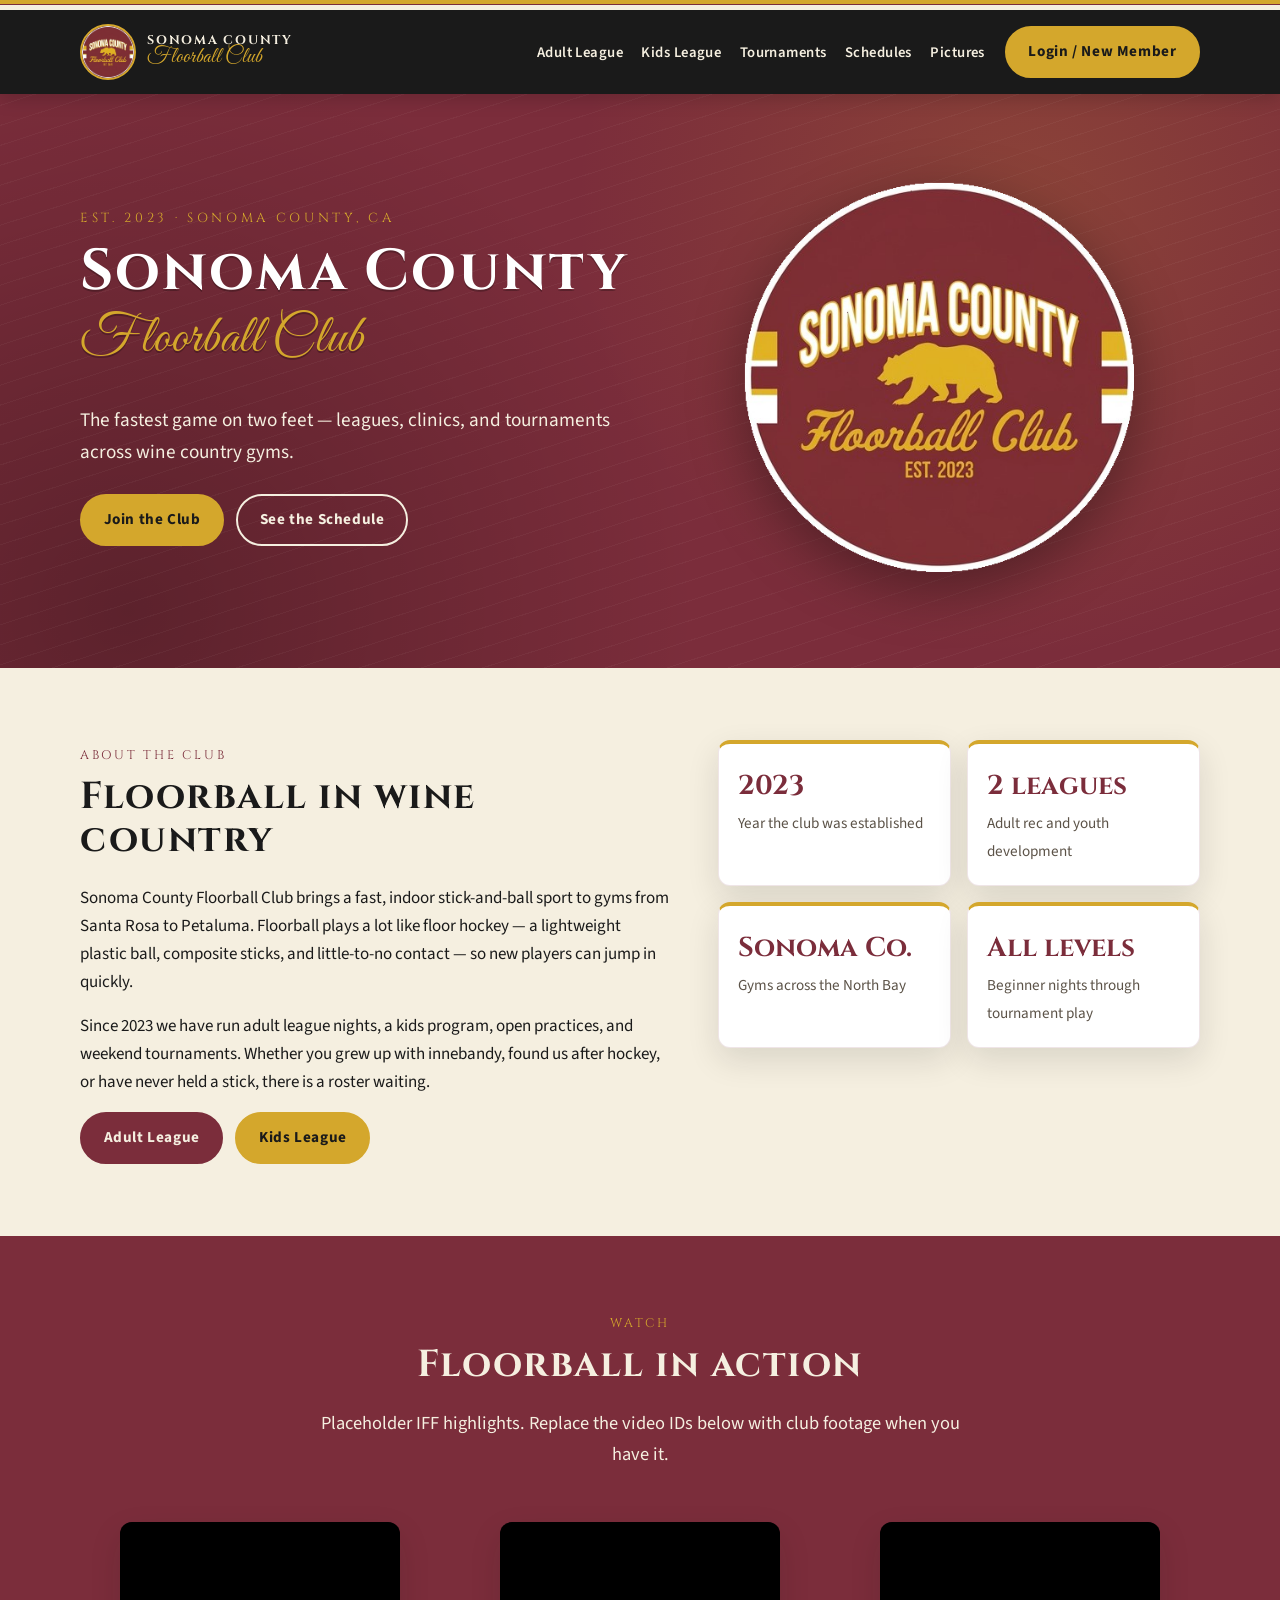
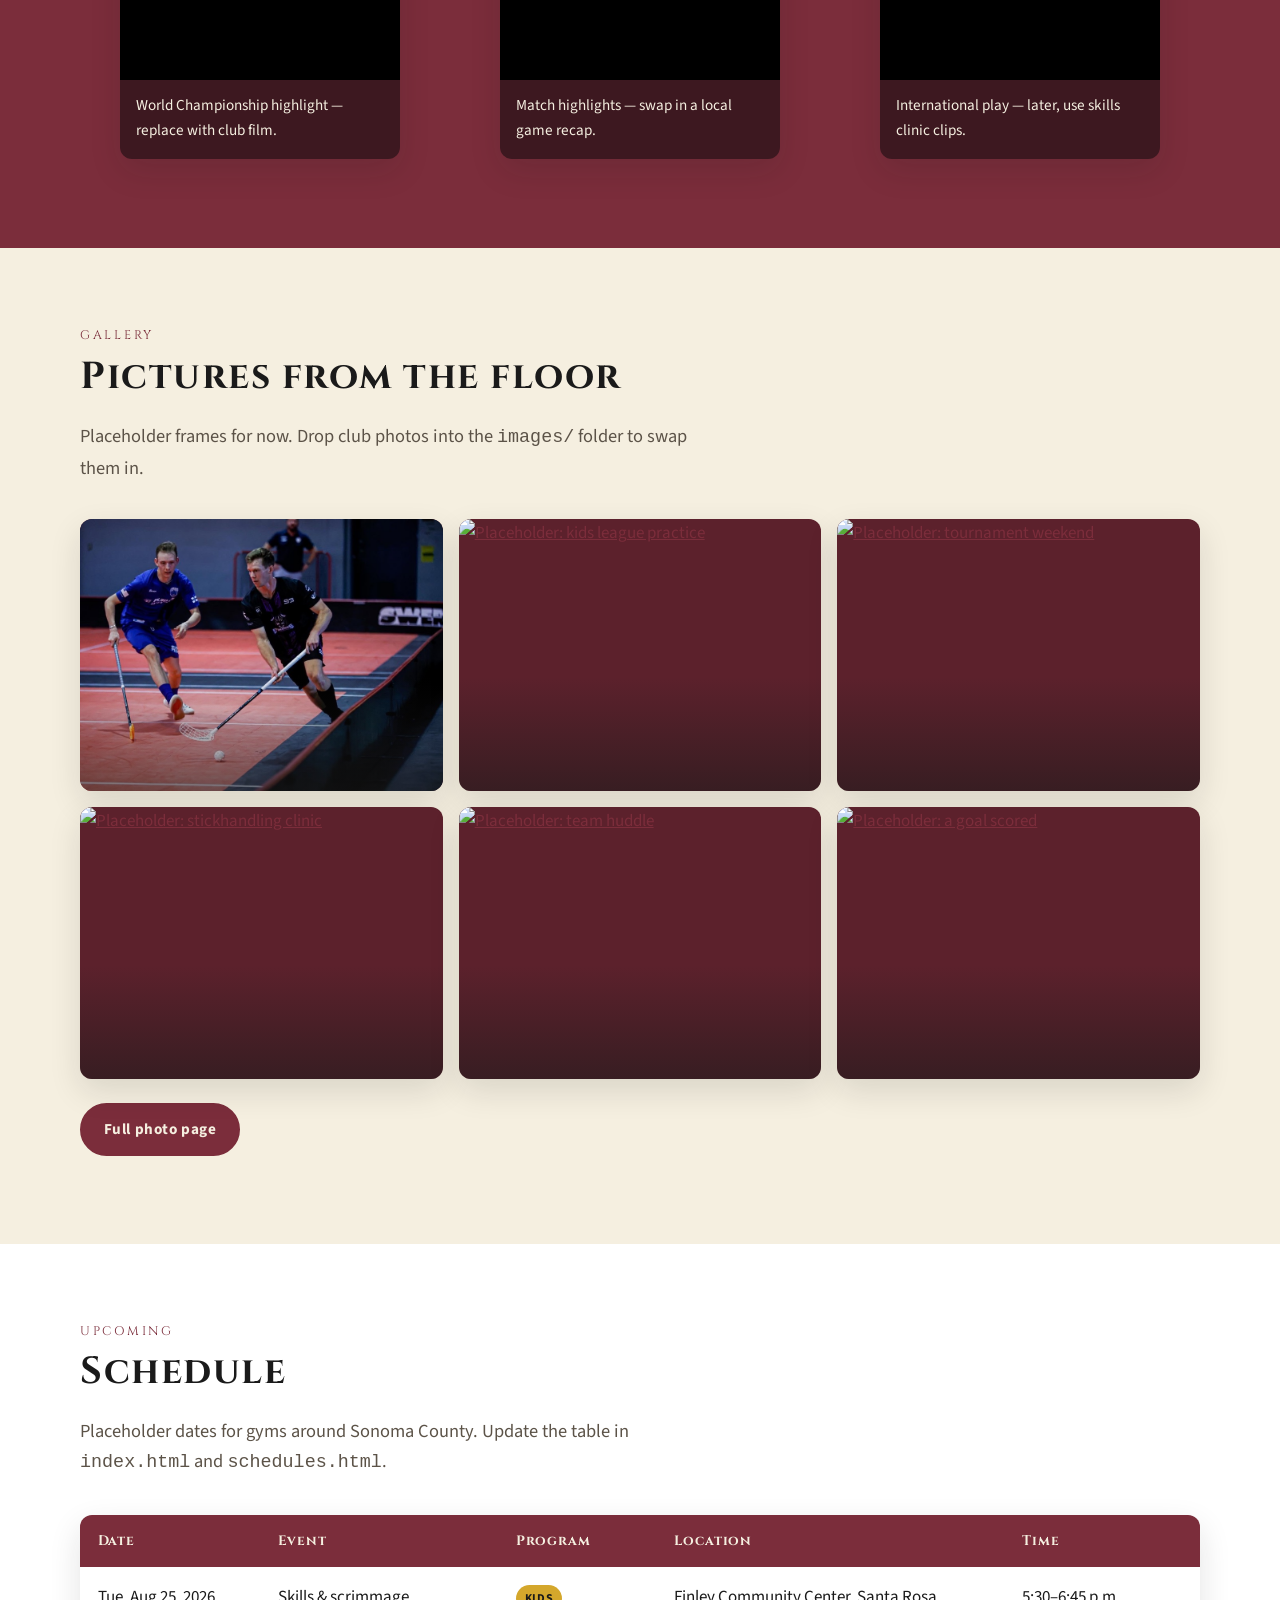
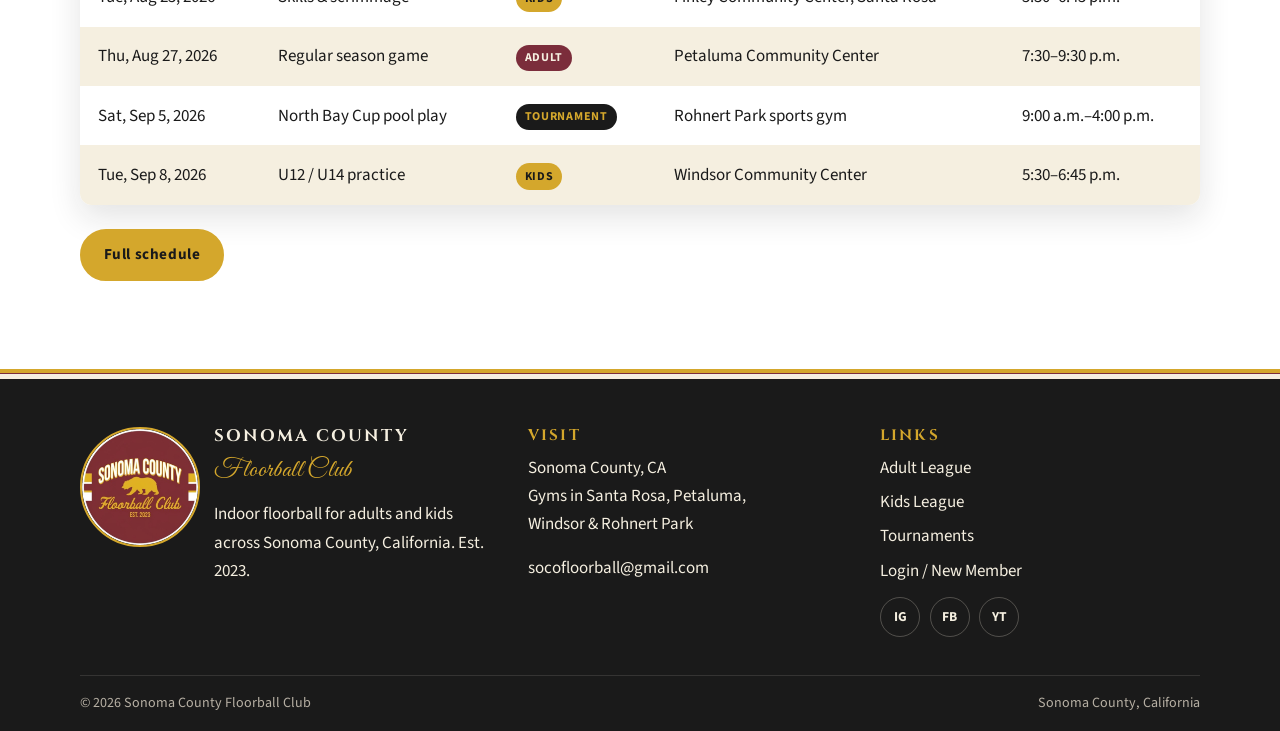
==== commit d73668b9: "Enlarge the homepage emblem and footer logo. Co-authored-by: Cursor <cursoragent@cursor.com>" ====
--- a/index.html
+++ b/index.html
@@ -58,7 +58,7 @@
           </div>
         </div>
         <div class="hero-badge">
-          <img src="images/logo.png" width="280" height="280" alt="Sonoma County Floorball Club bear emblem">
+          <img src="images/logo.png" width="390" height="390" alt="Sonoma County Floorball Club bear emblem">
         </div>
       </div>
     </section>
@@ -256,7 +256,7 @@
     <div class="stripe-bar" aria-hidden="true"></div>
     <div class="container footer-main">
       <div class="footer-brand">
-        <img src="images/logo.png" width="72" height="72" alt="Sonoma County Floorball Club logo">
+        <img src="images/logo.png" width="120" height="120" alt="Sonoma County Floorball Club logo">
         <div>
           <h2>Sonoma County</h2>
           <div class="footer-script">Floorball Club</div>
--- a/css/style.css
+++ b/css/style.css
@@ -420,7 +420,7 @@
 }
 
 .hero-badge img {
-  width: min(280px, 70vw);
+  width: min(390px, 100%);
   height: auto;
   filter: drop-shadow(0 16px 28px rgba(0, 0, 0, 0.35));
 }
@@ -788,8 +788,8 @@
 }
 
 .footer-brand img {
-  width: 72px;
-  height: 72px;
+  width: calc(72px + 0.5in);
+  height: calc(72px + 0.5in);
   border-radius: 50%;
   border: 2px solid var(--gold);
 }
